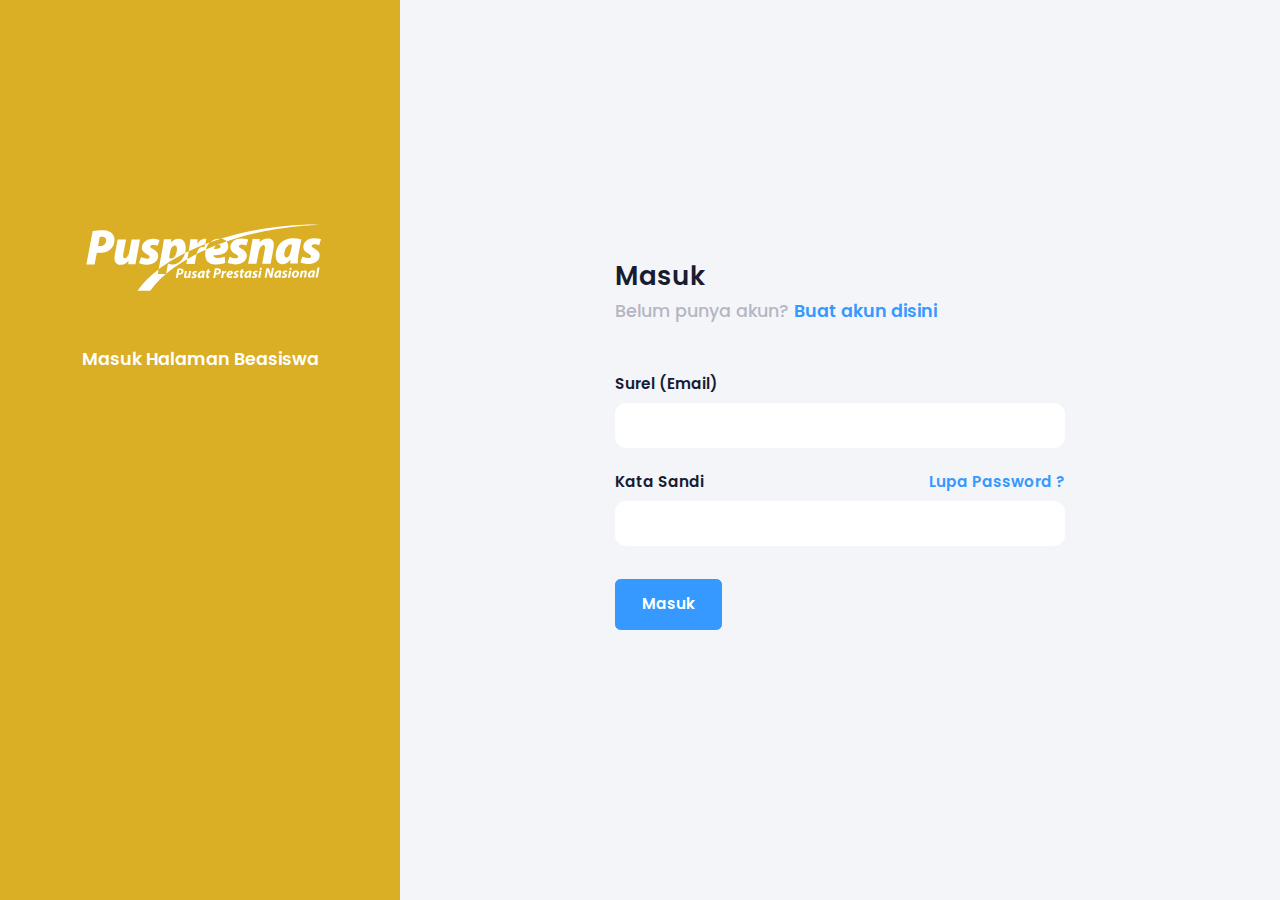
==== index.html @ 7f15c360 "add" ====
<!DOCTYPE html>

<html lang="en">
  <!--begin::Head-->
  <head>
    <base href="../../../../" />
    <meta charset="utf-8" />
    <title>Sign In | Keenthemes</title>
    <meta name="description" content="Singin page example" />
    <meta
      name="viewport"
      content="width=device-width, initial-scale=1, shrink-to-fit=no"
    />
    <!--begin::Fonts-->
    <link
      rel="stylesheet"
      href="https://fonts.googleapis.com/css?family=Poppins:300,400,500,600,700"
    />
    <!--end::Fonts-->
    <link
      rel="stylesheet"
      href="https://cdn.jsdelivr.net/npm/bootstrap@4.1.3/dist/css/bootstrap.min.css"
      integrity="sha384-MCw98/SFnGE8fJT3GXwEOngsV7Zt27NXFoaoApmYm81iuXoPkFOJwJ8ERdknLPMO"
      crossorigin="anonymous"
    />
    <!--begin::Page Custom Styles(used by this page)-->
    <link href="assets/css/login.css" rel="stylesheet" type="text/css" />
    <!--end::Page Custom Styles-->
    <!--begin::Global Theme Styles(used by all pages)-->
    <link
      href="assets/css/plugins.bundle.css"
      rel="stylesheet"
      type="text/css"
    />
    <link
      href="assets/css/prismjs.bundle.css"
      rel="stylesheet"
      type="text/css"
    />
    <link href="assets/css/style.bundle.css" rel="stylesheet" type="text/css" />
    <!--end::Global Theme Styles-->

    <link rel="shortcut icon" href="assets/media/logos/favicon.ico" />
  </head>
  <!--end::Head-->
  <!--begin::Body-->
  <body
    id="kt_body"
    class="header-fixed header-mobile-fixed subheader-enabled subheader-fixed aside-enabled aside-fixed aside-minimize-hoverable page-loading"
  >
    <!--begin::Main-->
    <div class="d-flex flex-column flex-root">
      <!--begin::Login-->
      <div
        class="login login-3 wizard d-flex flex-column flex-lg-row flex-column-fluid"
      >
        <!--begin::Aside-->
        <div
          class="login-aside d-flex flex-column flex-row-auto"
          style="background-color: #daaf25"
        >
          <!--begin::Aside Top-->
          <div class="d-flex flex-column-auto flex-column pt-lg-40 pt-15">
            <!--begin::Aside header-->
            <a href="#" class="login-logo text-center pt-lg-25 pb-10">
              <img src="assets/images/logo.svg" class="max-h-100px" alt="" />
            </a>
            <!--end::Aside header-->
            <!--begin::Aside Title-->
            <h3
              class="font-weight-bolder text-center font-size-h4 line-height-xl text-white"
            >
              Masuk Halaman Beasiswa
            </h3>
            <!--end::Aside Title-->
          </div>
          <!--end::Aside Top-->
          <!--begin::Aside Bottom-->

          <!--end::Aside Bottom-->
        </div>
        <!--begin::Aside-->
        <!--begin::Content-->
        <div class="login-content flex-row-fluid d-flex flex-column p-10">
          <!--begin::Top-->

          <!--end::Top-->
          <!--begin::Wrapper-->
          <div class="d-flex flex-row-fluid flex-center">
            <!--begin::Signin-->
            <div class="login-form">
              <!--begin::Form-->
              <form class="form" id="kt_login_singin_form" action="">
                <!--begin::Title-->
                <div class="pb-5 pb-lg-15">
                  <h3
                    class="font-weight-bolder text-dark font-size-h2 font-size-h1-lg"
                  >
                    Masuk
                  </h3>
                  <div class="text-muted font-weight-bold font-size-h4">
                    Belum punya akun?
                    <a
                      href="sign-up.html"
                      class="text-primary font-weight-bolder"
                      >Buat akun disini</a
                    >
                  </div>
                </div>
                <!--begin::Title-->
                <!--begin::Form group-->
                <div class="form-group">
                  <label class="font-size-h6 font-weight-bolder text-dark"
                    >Surel (Email)</label
                  >
                  <input
                    class="form-control h-auto py-4 px-6 rounded-lg border-0"
                    type="text"
                    name="email"
                    autocomplete="off"
                  />
                </div>
                <!--end::Form group-->
                <!--begin::Form group-->
                <div class="form-group">
                  <div class="d-flex justify-content-between mt-n5">
                    <label
                      class="font-size-h6 font-weight-bolder text-dark pt-5"
                      >Kata Sandi</label
                    >
                    <a
                      href="lupa-password.html"
                      class="text-primary font-size-h6 font-weight-bolder text-hover-primary pt-5"
                      >Lupa Password ?</a
                    >
                  </div>
                  <input
                    class="form-control h-auto py-4 px-6 rounded-lg border-0"
                    type="password"
                    name="password"
                    autocomplete="off"
                  />
                </div>
                <!--end::Form group-->
                <!--begin::Action-->
                <div class="pb-lg-0 pb-5">
                  <button
                    type="submit"
                    id="kt_login_singin_form_submit_button"
                    class="btn btn-primary font-weight-bolder font-size-h6 px-8 py-4 my-3 mr-3"
                  >
                    Masuk
                  </button>
                </div>
                <!--end::Action-->
              </form>
              <!--end::Form-->
            </div>
            <!--end::Signin-->
          </div>
          <!--end::Wrapper-->
        </div>
        <!--end::Content-->
      </div>
      <!--end::Login-->
    </div>
    <!--end::Main-->

    <!--begin::Global Config(global config for global JS scripts)-->
    <script>
      var KTAppSettings = {
        breakpoints: { sm: 576, md: 768, lg: 992, xl: 1200, xxl: 1400 },
        colors: {
          theme: {
            base: {
              white: "#ffffff",
              primary: "#3699FF",
              secondary: "#E5EAEE",
              success: "#1BC5BD",
              info: "#8950FC",
              warning: "#FFA800",
              danger: "#F64E60",
              light: "#E4E6EF",
              dark: "#181C32",
            },
            light: {
              white: "#ffffff",
              primary: "#E1F0FF",
              secondary: "#EBEDF3",
              success: "#C9F7F5",
              info: "#EEE5FF",
              warning: "#FFF4DE",
              danger: "#FFE2E5",
              light: "#F3F6F9",
              dark: "#D6D6E0",
            },
            inverse: {
              white: "#ffffff",
              primary: "#ffffff",
              secondary: "#3F4254",
              success: "#ffffff",
              info: "#ffffff",
              warning: "#ffffff",
              danger: "#ffffff",
              light: "#464E5F",
              dark: "#ffffff",
            },
          },
          gray: {
            "gray-100": "#F3F6F9",
            "gray-200": "#EBEDF3",
            "gray-300": "#E4E6EF",
            "gray-400": "#D1D3E0",
            "gray-500": "#B5B5C3",
            "gray-600": "#7E8299",
            "gray-700": "#5E6278",
            "gray-800": "#3F4254",
            "gray-900": "#181C32",
          },
        },
        "font-family": "Poppins",
      };
    </script>
    <!--end::Global Config-->
    <!--begin::Global Theme Bundle(used by all pages)-->
    <script src="assets/js/plugins.bundle.js"></script>
    <script src="assets/js/prismjs.bundle.js"></script>
    <script src="assets/js/scripts.bundle.js"></script>
    <!--end::Global Theme Bundle-->
    <!--begin::Page Scripts(used by this page)-->
    <script src="assets/js/login-3.js"></script>
    <!--end::Page Scripts-->
  </body>
  <!--end::Body-->
</html>
---- assets/css/login.css ----
.login.login-3 .login-aside {
  background-color: #ffffff;
  -webkit-box-shadow: 0px 0px 40px rgba(177, 187, 208, 0.15);
  box-shadow: 0px 0px 40px rgba(177, 187, 208, 0.15);
}
.login.login-3 .login-aside .wizard-nav {
  padding: 0;
}
.login.login-3 .login-aside .wizard-nav .wizard-steps {
  display: -webkit-box;
  display: -ms-flexbox;
  display: flex;
  -webkit-box-orient: vertical;
  -webkit-box-direction: normal;
  -ms-flex-direction: column;
  flex-direction: column;
  -webkit-box-pack: center;
  -ms-flex-pack: center;
  justify-content: center;
}
.login.login-3 .login-aside .wizard-nav .wizard-steps .wizard-step {
  padding: 0.75rem 0;
  -webkit-transition: color 0.15s ease, background-color 0.15s ease,
    border-color 0.15s ease, -webkit-box-shadow 0.15s ease;
  transition: color 0.15s ease, background-color 0.15s ease,
    border-color 0.15s ease, -webkit-box-shadow 0.15s ease;
  transition: color 0.15s ease, background-color 0.15s ease,
    border-color 0.15s ease, box-shadow 0.15s ease;
  transition: color 0.15s ease, background-color 0.15s ease,
    border-color 0.15s ease, box-shadow 0.15s ease,
    -webkit-box-shadow 0.15s ease;
  margin-bottom: 1.5rem;
}
.login.login-3 .login-aside .wizard-nav .wizard-steps .wizard-step:last-child {
  margin-bottom: 0;
}
.login.login-3
  .login-aside
  .wizard-nav
  .wizard-steps
  .wizard-step
  .wizard-wrapper {
  display: -webkit-box;
  display: -ms-flexbox;
  display: flex;
}
.login.login-3
  .login-aside
  .wizard-nav
  .wizard-steps
  .wizard-step
  .wizard-icon {
  display: -webkit-box;
  display: -ms-flexbox;
  display: flex;
  -webkit-box-align: center;
  -ms-flex-align: center;
  align-items: center;
  -webkit-box-pack: center;
  -ms-flex-pack: center;
  justify-content: center;
  -webkit-transition: color 0.15s ease, background-color 0.15s ease,
    border-color 0.15s ease, -webkit-box-shadow 0.15s ease;
  transition: color 0.15s ease, background-color 0.15s ease,
    border-color 0.15s ease, -webkit-box-shadow 0.15s ease;
  transition: color 0.15s ease, background-color 0.15s ease,
    border-color 0.15s ease, box-shadow 0.15s ease;
  transition: color 0.15s ease, background-color 0.15s ease,
    border-color 0.15s ease, box-shadow 0.15s ease,
    -webkit-box-shadow 0.15s ease;
  width: 50px;
  height: 50px;
  border-radius: 50px;
  background-color: #f3f6f9;
  margin-right: 1.4rem;
}
.login.login-3
  .login-aside
  .wizard-nav
  .wizard-steps
  .wizard-step
  .wizard-icon
  .wizard-check {
  display: none;
  font-size: 1.4rem;
}
.login.login-3
  .login-aside
  .wizard-nav
  .wizard-steps
  .wizard-step
  .wizard-icon
  .wizard-number {
  font-weight: 600;
  color: #3f4254;
  font-size: 1.35rem;
}
.login.login-3
  .login-aside
  .wizard-nav
  .wizard-steps
  .wizard-step
  .wizard-label {
  display: -webkit-box;
  display: -ms-flexbox;
  display: flex;
  -webkit-box-orient: vertical;
  -webkit-box-direction: normal;
  -ms-flex-direction: column;
  flex-direction: column;
  -webkit-box-pack: center;
  -ms-flex-pack: center;
  justify-content: center;
}
.login.login-3
  .login-aside
  .wizard-nav
  .wizard-steps
  .wizard-step
  .wizard-label
  .wizard-title {
  color: #181c32;
  font-weight: 500;
  font-size: 1.4rem;
}
.login.login-3
  .login-aside
  .wizard-nav
  .wizard-steps
  .wizard-step
  .wizard-label
  .wizard-desc {
  color: white;
  font-size: 1.08rem;
  font-weight: 500;
}
.login.login-3
  .login-aside
  .wizard-nav
  .wizard-steps
  .wizard-step[data-wizard-state="done"]
  .wizard-icon {
  -webkit-transition: color 0.15s ease, background-color 0.15s ease,
    border-color 0.15s ease, -webkit-box-shadow 0.15s ease;
  transition: color 0.15s ease, background-color 0.15s ease,
    border-color 0.15s ease, -webkit-box-shadow 0.15s ease;
  transition: color 0.15s ease, background-color 0.15s ease,
    border-color 0.15s ease, box-shadow 0.15s ease;
  transition: color 0.15s ease, background-color 0.15s ease,
    border-color 0.15s ease, box-shadow 0.15s ease,
    -webkit-box-shadow 0.15s ease;
  background-color: #187de4;
}
.login.login-3
  .login-aside
  .wizard-nav
  .wizard-steps
  .wizard-step[data-wizard-state="done"]
  .wizard-icon
  .wizard-check {
  color: white;
  display: inline-block;
  font-weight: bold;
}
.login.login-3
  .login-aside
  .wizard-nav
  .wizard-steps
  .wizard-step[data-wizard-state="done"]
  .wizard-icon
  .wizard-number {
  display: none;
}
.login.login-3
  .login-aside
  .wizard-nav
  .wizard-steps
  .wizard-step[data-wizard-state="done"]
  .wizard-label
  .wizard-title {
  color: white;
}
.login.login-3
  .login-aside
  .wizard-nav
  .wizard-steps
  .wizard-step[data-wizard-state="done"]
  .wizard-label
  .wizard-desc {
  color: white;
}
.login.login-3
  .login-aside
  .wizard-nav
  .wizard-steps
  .wizard-step[data-wizard-state="current"] {
  -webkit-transition: color 0.15s ease, background-color 0.15s ease,
    border-color 0.15s ease, -webkit-box-shadow 0.15s ease;
  transition: color 0.15s ease, background-color 0.15s ease,
    border-color 0.15s ease, -webkit-box-shadow 0.15s ease;
  transition: color 0.15s ease, background-color 0.15s ease,
    border-color 0.15s ease, box-shadow 0.15s ease;
  transition: color 0.15s ease, background-color 0.15s ease,
    border-color 0.15s ease, box-shadow 0.15s ease,
    -webkit-box-shadow 0.15s ease;
}
.login.login-3
  .login-aside
  .wizard-nav
  .wizard-steps
  .wizard-step[data-wizard-state="current"]
  .wizard-icon {
  -webkit-transition: color 0.15s ease, background-color 0.15s ease,
    border-color 0.15s ease, -webkit-box-shadow 0.15s ease;
  transition: color 0.15s ease, background-color 0.15s ease,
    border-color 0.15s ease, -webkit-box-shadow 0.15s ease;
  transition: color 0.15s ease, background-color 0.15s ease,
    border-color 0.15s ease, box-shadow 0.15s ease;
  transition: color 0.15s ease, background-color 0.15s ease,
    border-color 0.15s ease, box-shadow 0.15s ease,
    -webkit-box-shadow 0.15s ease;
  background-color: white;
}
.login.login-3
  .login-aside
  .wizard-nav
  .wizard-steps
  .wizard-step[data-wizard-state="current"]
  .wizard-icon
  .wizard-check {
  color: #1bc5bd;
  display: none;
}
.login.login-3
  .login-aside
  .wizard-nav
  .wizard-steps
  .wizard-step[data-wizard-state="current"]
  .wizard-icon
  .wizard-number {
  color: #181c32;
}
.login.login-3
  .login-aside
  .wizard-nav
  .wizard-steps
  .wizard-step[data-wizard-state="current"]
  .wizard-label
  .wizard-title {
  color: #181c32;
  font-weight: bold;
}
.login.login-3
  .login-aside
  .wizard-nav
  .wizard-steps
  .wizard-step[data-wizard-state="current"]
  .wizard-label
  .wizard-desc {
  color: white;
}
.login.login-3 .login-aside .aside-img-wizard {
  min-height: 320px !important;
  background-size: 400px;
}
.login.login-3 .login-content {
  background-color: #f3f5f9;
}
.login.login-3 .login-content .form-group .fv-help-block {
  font-size: 1.1rem !important;
  padding-top: 3px;
}

@media (min-width: 992px) {
  .login.login-3 .login-aside {
    width: 100%;
    max-width: 600px;
  }
  .login.login-3 .login-aside .aside-img {
    min-height: 550px !important;
    background-size: 630px;
  }
  .login.login-3 .login-content .top-signup {
    max-width: 650px;
    width: 100%;
  }
  .login.login-3 .login-content .top-signin {
    max-width: 450px;
    width: 100%;
  }
  .login.login-3 .login-content .top-forgot {
    max-width: 450px;
    width: 100%;
  }
  .login.login-3 .login-content .login-form {
    width: 100%;
    max-width: 450px;
  }
  .login.login-3 .login-content .login-form.login-form-signup {
    max-width: 650px;
  }
}
@media (min-width: 992px) and (max-width: 1399.98px) {
  .login.login-3 .login-aside {
    width: 100%;
    max-width: 400px;
  }
}
@media (max-width: 991.98px) {
  .login.login-3 .login-aside .aside-img {
    min-height: 500px !important;
    background-size: 500px;
  }
  .login.login-3 .login-aside .login-logo {
    text-align: center;
  }
  .login.login-3 .login-aside .wizard-nav {
    padding: 0;
    -ms-flex-line-pack: center;
    align-content: center;
  }
  .login.login-3 .login-aside .wizard-nav .wizard-steps .wizard-step {
    margin-bottom: 0.5rem;
  }
  .login.login-3
    .login-aside
    .wizard-nav
    .wizard-steps
    .wizard-step:last-child {
    margin-bottom: 0;
  }
  .login.login-3 .login-content .top-signup {
    width: 100%;
    max-width: 400px;
  }
  .login.login-3 .login-content .top-signin {
    max-width: 400px;
    width: 100%;
  }
  .login.login-3 .login-content .top-forgot {
    max-width: 400px;
    width: 100%;
  }
  .login.login-3 .login-content .login-form {
    width: 100%;
    max-width: 400px;
  }
}
@media (max-width: 575.98px) {
  .login.login-3 .login-aside .aside-img {
    min-height: 300px !important;
    background-size: 350px;
  }
}
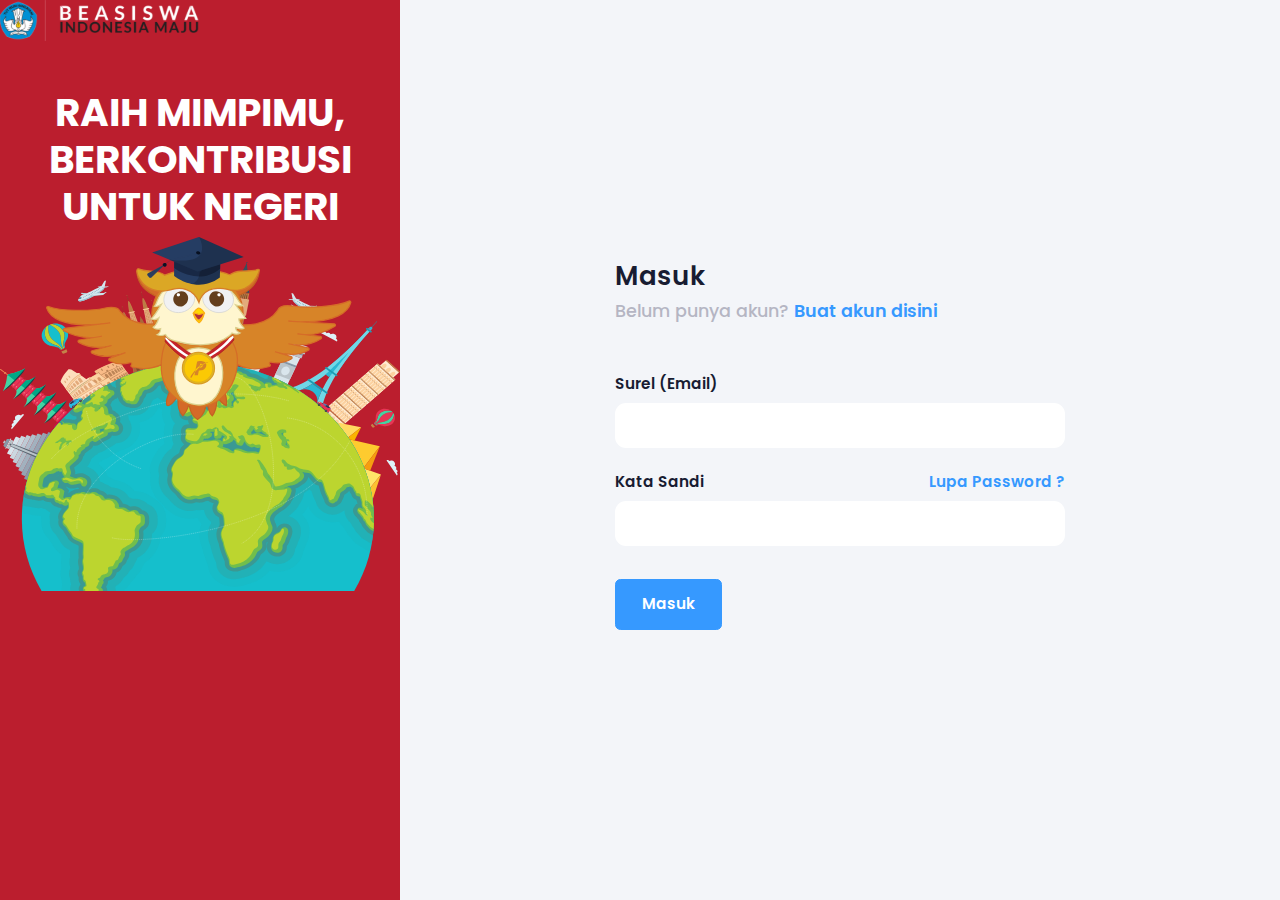
==== commit 3957edb2: "origin" ====
--- a/index.html
+++ b/index.html
@@ -57,21 +57,34 @@
         <!--begin::Aside-->
         <div
           class="login-aside d-flex flex-column flex-row-auto"
-          style="background-color: #daaf25"
+          style="background-color: #bb1e2e"
         >
           <!--begin::Aside Top-->
-          <div class="d-flex flex-column-auto flex-column pt-lg-40 pt-15">
+          <a href="landing.html">
+            <img
+              src="assets/images/logo-beasiswa.svg"
+              alt=""
+              class="img-fluid"
+              height="50%"
+              width="50%"
+            />
+          </a>
+          <div class="d-flex flex-column-auto flex-column pt-15">
             <!--begin::Aside header-->
-            <a href="#" class="login-logo text-center pt-lg-25 pb-10">
-              <img src="assets/images/logo.svg" class="max-h-100px" alt="" />
-            </a>
+            <h1
+              class="font-montserrat text-judul text-center text-white text-uppercase"
+            >
+              Raih Mimpimu, <br />Berkontribusi <br />
+              Untuk Negeri
+            </h1>
+            <img
+              src="assets/images/Icon Beasiswa.svg"
+              alt=""
+              class="img-fluid"
+            />
             <!--end::Aside header-->
             <!--begin::Aside Title-->
-            <h3
-              class="font-weight-bolder text-center font-size-h4 line-height-xl text-white"
-            >
-              Masuk Halaman Beasiswa
-            </h3>
+
             <!--end::Aside Title-->
           </div>
           <!--end::Aside Top-->
--- a/assets/css/login.css
+++ b/assets/css/login.css
@@ -1,3 +1,5 @@
+@import url("https://fonts.googleapis.com/css2?family=Lato:wght@700&family=Montserrat:wght@700&family=Poppins:wght@600&display=swap");
+
 .login.login-3 .login-aside {
   background-color: #ffffff;
   -webkit-box-shadow: 0px 0px 40px rgba(177, 187, 208, 0.15);
@@ -352,3 +354,52 @@
     background-size: 350px;
   }
 }
+
+.text-judul {
+  font-size: 3rem;
+  font-weight: bold;
+}
+
+.text-montserrat {
+  font-family: "Montserrat", sans-serif !important;
+}
+.btn-custom-beasiswa {
+  font-weight: bold;
+  padding: 10px 35px;
+  color: #bb1e2e;
+  background-color: white;
+  border-radius: 10px;
+}
+
+.text-kuning {
+  color: #c49533;
+}
+.bg-kuning {
+  background-color: #c49533 !important;
+}
+
+.order-md-1 {
+  order: 1 !important;
+}
+.order-md-2 {
+  order: 2 !important;
+}
+
+@media (max-width: 768px) {
+  .order-md-1 {
+    order: 2 !important;
+    text-align: center;
+  }
+  .order-md-2 {
+    order: 1 !important;
+  }
+  .order-md-2 > img {
+    bottom: 0px !important;
+  }
+  .navbar-collapse.collapse.show {
+    text-align: center;
+  }
+}
+a:hover {
+  color: #bb1e2e;
+}
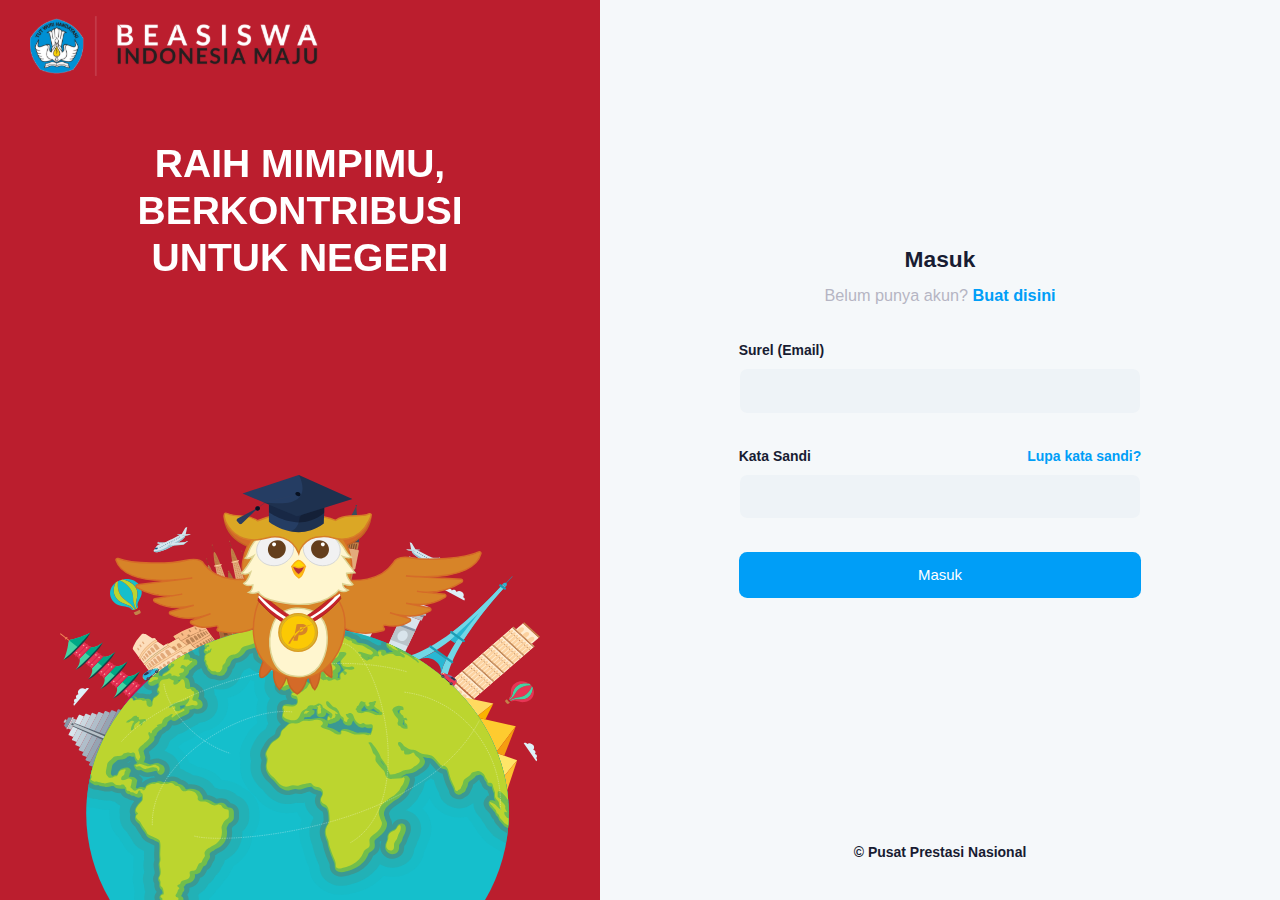
==== commit fb92387d: "login-register" ====
--- a/index.html
+++ b/index.html
@@ -1,248 +1,261 @@
 <!DOCTYPE html>
-
 <html lang="en">
-  <!--begin::Head-->
   <head>
-    <base href="../../../../" />
+    <!-- meta tags -->
     <meta charset="utf-8" />
-    <title>Sign In | Keenthemes</title>
-    <meta name="description" content="Singin page example" />
     <meta
-      name="viewport"
-      content="width=device-width, initial-scale=1, shrink-to-fit=no"
-    />
-    <!--begin::Fonts-->
-    <link
-      rel="stylesheet"
-      href="https://fonts.googleapis.com/css?family=Poppins:300,400,500,600,700"
-    />
-    <!--end::Fonts-->
-    <link
-      rel="stylesheet"
-      href="https://cdn.jsdelivr.net/npm/bootstrap@4.1.3/dist/css/bootstrap.min.css"
-      integrity="sha384-MCw98/SFnGE8fJT3GXwEOngsV7Zt27NXFoaoApmYm81iuXoPkFOJwJ8ERdknLPMO"
-      crossorigin="anonymous"
-    />
-    <!--begin::Page Custom Styles(used by this page)-->
-    <link href="assets/css/login.css" rel="stylesheet" type="text/css" />
-    <!--end::Page Custom Styles-->
-    <!--begin::Global Theme Styles(used by all pages)-->
-    <link
-      href="assets/css/plugins.bundle.css"
-      rel="stylesheet"
-      type="text/css"
-    />
-    <link
-      href="assets/css/prismjs.bundle.css"
-      rel="stylesheet"
-      type="text/css"
-    />
-    <link href="assets/css/style.bundle.css" rel="stylesheet" type="text/css" />
-    <!--end::Global Theme Styles-->
-
-    <link rel="shortcut icon" href="assets/media/logos/favicon.ico" />
+      name="keywords"
+      content="bootstrap 5, premium, multipurpose, sass, scss, saas, rtl"
+    />
+    <meta name="description" content="Bootstrap 5 Landing Page Template" />
+    <meta name="author" content="www.themeht.com" />
+    <meta name="viewport" content="width=device-width, initial-scale=1" />
+
+    <!-- Title -->
+    <title>Beranda | OPSI 2022</title>
+
+    <!-- Favicon Icon -->
+    <link rel="shortcut icon" href="assets/images/favicon.ico" />
+
+    <!-- inject css start -->
+
+    <!--== bootstrap -->
+    <link
+      href="assets/css/bootstrap.min.css"
+      rel="stylesheet"
+      type="text/css"
+    />
+
+    <!--== animate -->
+    <link href="assets/css/animate.css" rel="stylesheet" type="text/css" />
+
+    <!--== line-awesome -->
+    <link
+      href="assets/css/line-awesome.min.css"
+      rel="stylesheet"
+      type="text/css"
+    />
+
+    <!--== themify-icons -->
+    <link
+      href="assets/css/themify-icons.css"
+      rel="stylesheet"
+      type="text/css"
+    />
+
+    <!--== magnific-popup -->
+    <link
+      href="assets/css/magnific-popup.css"
+      rel="stylesheet"
+      type="text/css"
+    />
+
+    <!--== owl.carousel -->
+    <link href="assets/css/owl.carousel.css" rel="stylesheet" type="text/css" />
+
+    <!--== lightslider -->
+    <link
+      href="assets/css/lightslider.min.css"
+      rel="stylesheet"
+      type="text/css"
+    />
+
+    <!--== spacing -->
+    <link href="assets/css/spacing.css" rel="stylesheet" type="text/css" />
+
+    <!--== theme.min -->
+    <link href="assets/css/theme.min.css" rel="stylesheet" />
+
+    <link
+      href="https://cdnjs.cloudflare.com/ajax/libs/font-awesome/5.13.0/css/all.min.css"
+      rel="stylesheet"
+    />
+    <link rel="stylesheet" href="assets/css/form-multiple.bundle.css" />
+    <link rel="stylesheet" href="assets/css/form-multiple-style.css" />
+
+    <!-- inject css end -->
+    <link rel="stylesheet" href="assets/css/custom.css" />
   </head>
-  <!--end::Head-->
-  <!--begin::Body-->
-  <body
-    id="kt_body"
-    class="header-fixed header-mobile-fixed subheader-enabled subheader-fixed aside-enabled aside-fixed aside-minimize-hoverable page-loading"
-  >
-    <!--begin::Main-->
+
+  <body>
     <div class="d-flex flex-column flex-root">
-      <!--begin::Login-->
-      <div
-        class="login login-3 wizard d-flex flex-column flex-lg-row flex-column-fluid"
-      >
-        <!--begin::Aside-->
-        <div
-          class="login-aside d-flex flex-column flex-row-auto"
-          style="background-color: #bb1e2e"
-        >
-          <!--begin::Aside Top-->
-          <a href="landing.html">
-            <img
-              src="assets/images/logo-beasiswa.svg"
-              alt=""
-              class="img-fluid"
-              height="50%"
-              width="50%"
-            />
-          </a>
-          <div class="d-flex flex-column-auto flex-column pt-15">
-            <!--begin::Aside header-->
-            <h1
-              class="font-montserrat text-judul text-center text-white text-uppercase"
+      <!--begin::Authentication - Multi-steps-->
+      <div class="d-flex flex-column flex-root">
+        <!--begin::Authentication - Sign-in -->
+        <div class="d-flex flex-column flex-lg-row flex-column-fluid">
+          <!--begin::Aside-->
+          <div
+            class="d-flex flex-column flex-lg-row-auto w-xl-600px positon-xl-relative"
+            style="background-color: #bb1e2e; overflow: hidden"
+          >
+            <!--begin::Wrapper-->
+            <div
+              class="d-flex flex-column position-xl-fixed top-0 bottom-0 w-xl-600px scroll-y"
             >
-              Raih Mimpimu, <br />Berkontribusi <br />
-              Untuk Negeri
-            </h1>
-            <img
-              src="assets/images/Icon Beasiswa.svg"
-              alt=""
-              class="img-fluid"
-            />
-            <!--end::Aside header-->
-            <!--begin::Aside Title-->
-
-            <!--end::Aside Title-->
+              <!--begin::Content-->
+              <div class="container mt-5">
+                <a href="/" class="py-9 mb-5 mt-5">
+                  <img
+                    alt="Logo"
+                    src="assets/images/logo-beasiswa.svg"
+                    class="h-60px"
+                  />
+                </a>
+              </div>
+              <div
+                class="d-flex flex-row-fluid flex-column text-center p-10 pt-lg-20"
+              >
+                <!--begin::Logo-->
+
+                <!--end::Logo-->
+                <!--begin::Title-->
+
+                <!--end::Title-->
+                <!--begin::Description-->
+                <h1
+                  class="text-judul text-monsterrat text-uppercase"
+                  style="color: #fff"
+                >
+                  Raih Mimpimu, <br />Berkontribusi <br />
+                  Untuk Negeri
+                </h1>
+                <!--end::Description-->
+              </div>
+              <!--end::Content-->
+              <!--begin::Illustration-->
+              <img
+                src="assets/images/Icon Beasiswa.svg"
+                alt=""
+                class="img-fluid m-auto"
+                width="80%"
+              />
+              <!--end::Illustration-->
+            </div>
+            <!--end::Wrapper-->
           </div>
-          <!--end::Aside Top-->
-          <!--begin::Aside Bottom-->
-
-          <!--end::Aside Bottom-->
+          <!--end::Aside-->
+          <!--begin::Body-->
+          <div class="d-flex flex-column flex-lg-row-fluid py-10">
+            <!--begin::Content-->
+            <div class="d-flex flex-center flex-column flex-column-fluid">
+              <!--begin::Wrapper-->
+              <div class="w-lg-500px p-10 p-lg-15 mx-auto">
+                <!--begin::Form-->
+                <form
+                  class="form w-100"
+                  novalidate="novalidate"
+                  id="kt_sign_in_form"
+                  data-kt-redirect-url="../../demo1/dist/index.html"
+                  action="#"
+                >
+                  <!--begin::Heading-->
+                  <div class="text-center mb-10">
+                    <!--begin::Title-->
+                    <h1 class="text-dark mb-3">Masuk</h1>
+                    <!--end::Title-->
+                    <!--begin::Link-->
+                    <div class="text-gray-400 fw-bold fs-4">
+                      Belum punya akun?
+                      <a href="sign-up.html" class="link-primary fw-bolder"
+                        >Buat disini</a
+                      >
+                    </div>
+                    <!--end::Link-->
+                  </div>
+                  <!--begin::Heading-->
+                  <!--begin::Input group-->
+                  <div class="fv-row mb-10">
+                    <!--begin::Label-->
+                    <label class="form-label fs-6 fw-bolder text-dark"
+                      >Surel (Email)</label
+                    >
+                    <!--end::Label-->
+                    <!--begin::Input-->
+                    <input
+                      class="form-control form-control-lg form-control-solid"
+                      type="text"
+                      name="email"
+                      autocomplete="off"
+                    />
+                    <!--end::Input-->
+                  </div>
+                  <!--end::Input group-->
+                  <!--begin::Input group-->
+                  <div class="fv-row mb-10">
+                    <!--begin::Wrapper-->
+                    <div class="d-flex flex-stack mb-2">
+                      <!--begin::Label-->
+                      <label class="form-label fw-bolder text-dark fs-6 mb-0"
+                        >Kata Sandi</label
+                      >
+                      <!--end::Label-->
+                      <!--begin::Link-->
+                      <a href="#" class="link-primary fs-6 fw-bolder"
+                        >Lupa kata sandi?</a
+                      >
+                      <!--end::Link-->
+                    </div>
+                    <!--end::Wrapper-->
+                    <!--begin::Input-->
+                    <input
+                      class="form-control form-control-lg form-control-solid"
+                      type="password"
+                      name="password"
+                      autocomplete="off"
+                    />
+                    <!--end::Input-->
+                  </div>
+                  <!--end::Input group-->
+                  <!--begin::Actions-->
+                  <div class="text-center">
+                    <!--begin::Submit button-->
+                    <button
+                      type="submit"
+                      id="kt_sign_in_submit"
+                      class="btn btn-lg btn-primary w-100 mb-5"
+                    >
+                      <span class="indicator-label">Masuk</span>
+                      <span class="indicator-progress"
+                        >Please wait...
+                        <span
+                          class="spinner-border spinner-border-sm align-middle ms-2"
+                        ></span
+                      ></span>
+                    </button>
+                    <!--end::Submit button-->
+                    <!--begin::Separator-->
+
+                    <!--end::Google link-->
+                  </div>
+                  <!--end::Actions-->
+                </form>
+                <!--end::Form-->
+              </div>
+              <!--end::Wrapper-->
+            </div>
+            <!--end::Content-->
+            <!--begin::Footer-->
+            <div class="d-flex flex-center flex-wrap fs-6 p-5 pb-0">
+              <!--begin::Links-->
+              <div class="d-flex flex-center fw-bold fs-6">
+                <h6>&copy Pusat Prestasi Nasional</h6>
+              </div>
+              <!--end::Links-->
+            </div>
+            <!--end::Footer-->
+          </div>
+          <!--end::Body-->
         </div>
-        <!--begin::Aside-->
-        <!--begin::Content-->
-        <div class="login-content flex-row-fluid d-flex flex-column p-10">
-          <!--begin::Top-->
-
-          <!--end::Top-->
-          <!--begin::Wrapper-->
-          <div class="d-flex flex-row-fluid flex-center">
-            <!--begin::Signin-->
-            <div class="login-form">
-              <!--begin::Form-->
-              <form class="form" id="kt_login_singin_form" action="">
-                <!--begin::Title-->
-                <div class="pb-5 pb-lg-15">
-                  <h3
-                    class="font-weight-bolder text-dark font-size-h2 font-size-h1-lg"
-                  >
-                    Masuk
-                  </h3>
-                  <div class="text-muted font-weight-bold font-size-h4">
-                    Belum punya akun?
-                    <a
-                      href="sign-up.html"
-                      class="text-primary font-weight-bolder"
-                      >Buat akun disini</a
-                    >
-                  </div>
-                </div>
-                <!--begin::Title-->
-                <!--begin::Form group-->
-                <div class="form-group">
-                  <label class="font-size-h6 font-weight-bolder text-dark"
-                    >Surel (Email)</label
-                  >
-                  <input
-                    class="form-control h-auto py-4 px-6 rounded-lg border-0"
-                    type="text"
-                    name="email"
-                    autocomplete="off"
-                  />
-                </div>
-                <!--end::Form group-->
-                <!--begin::Form group-->
-                <div class="form-group">
-                  <div class="d-flex justify-content-between mt-n5">
-                    <label
-                      class="font-size-h6 font-weight-bolder text-dark pt-5"
-                      >Kata Sandi</label
-                    >
-                    <a
-                      href="lupa-password.html"
-                      class="text-primary font-size-h6 font-weight-bolder text-hover-primary pt-5"
-                      >Lupa Password ?</a
-                    >
-                  </div>
-                  <input
-                    class="form-control h-auto py-4 px-6 rounded-lg border-0"
-                    type="password"
-                    name="password"
-                    autocomplete="off"
-                  />
-                </div>
-                <!--end::Form group-->
-                <!--begin::Action-->
-                <div class="pb-lg-0 pb-5">
-                  <button
-                    type="submit"
-                    id="kt_login_singin_form_submit_button"
-                    class="btn btn-primary font-weight-bolder font-size-h6 px-8 py-4 my-3 mr-3"
-                  >
-                    Masuk
-                  </button>
-                </div>
-                <!--end::Action-->
-              </form>
-              <!--end::Form-->
-            </div>
-            <!--end::Signin-->
-          </div>
-          <!--end::Wrapper-->
-        </div>
-        <!--end::Content-->
+        <!--end::Authentication - Sign-in-->
       </div>
-      <!--end::Login-->
+      <!--end::Authentication - Multi-steps-->
     </div>
-    <!--end::Main-->
-
-    <!--begin::Global Config(global config for global JS scripts)-->
-    <script>
-      var KTAppSettings = {
-        breakpoints: { sm: 576, md: 768, lg: 992, xl: 1200, xxl: 1400 },
-        colors: {
-          theme: {
-            base: {
-              white: "#ffffff",
-              primary: "#3699FF",
-              secondary: "#E5EAEE",
-              success: "#1BC5BD",
-              info: "#8950FC",
-              warning: "#FFA800",
-              danger: "#F64E60",
-              light: "#E4E6EF",
-              dark: "#181C32",
-            },
-            light: {
-              white: "#ffffff",
-              primary: "#E1F0FF",
-              secondary: "#EBEDF3",
-              success: "#C9F7F5",
-              info: "#EEE5FF",
-              warning: "#FFF4DE",
-              danger: "#FFE2E5",
-              light: "#F3F6F9",
-              dark: "#D6D6E0",
-            },
-            inverse: {
-              white: "#ffffff",
-              primary: "#ffffff",
-              secondary: "#3F4254",
-              success: "#ffffff",
-              info: "#ffffff",
-              warning: "#ffffff",
-              danger: "#ffffff",
-              light: "#464E5F",
-              dark: "#ffffff",
-            },
-          },
-          gray: {
-            "gray-100": "#F3F6F9",
-            "gray-200": "#EBEDF3",
-            "gray-300": "#E4E6EF",
-            "gray-400": "#D1D3E0",
-            "gray-500": "#B5B5C3",
-            "gray-600": "#7E8299",
-            "gray-700": "#5E6278",
-            "gray-800": "#3F4254",
-            "gray-900": "#181C32",
-          },
-        },
-        "font-family": "Poppins",
-      };
-    </script>
-    <!--end::Global Config-->
-    <!--begin::Global Theme Bundle(used by all pages)-->
-    <script src="assets/js/plugins.bundle.js"></script>
-    <script src="assets/js/prismjs.bundle.js"></script>
-    <script src="assets/js/scripts.bundle.js"></script>
-    <!--end::Global Theme Bundle-->
-    <!--begin::Page Scripts(used by this page)-->
-    <script src="assets/js/login-3.js"></script>
-    <!--end::Page Scripts-->
+    <!-- inject js start -->
+    <script src="assets/js/script.bundle.js"></script>
+    <script src="assets/js/plugin.bundle.js"></script>
+
+    <script src="assets/js/sign-in.js"></script>
+    <script src="assets/js/custom.js"></script>
+    <!-- inject js end -->
   </body>
-  <!--end::Body-->
 </html>
